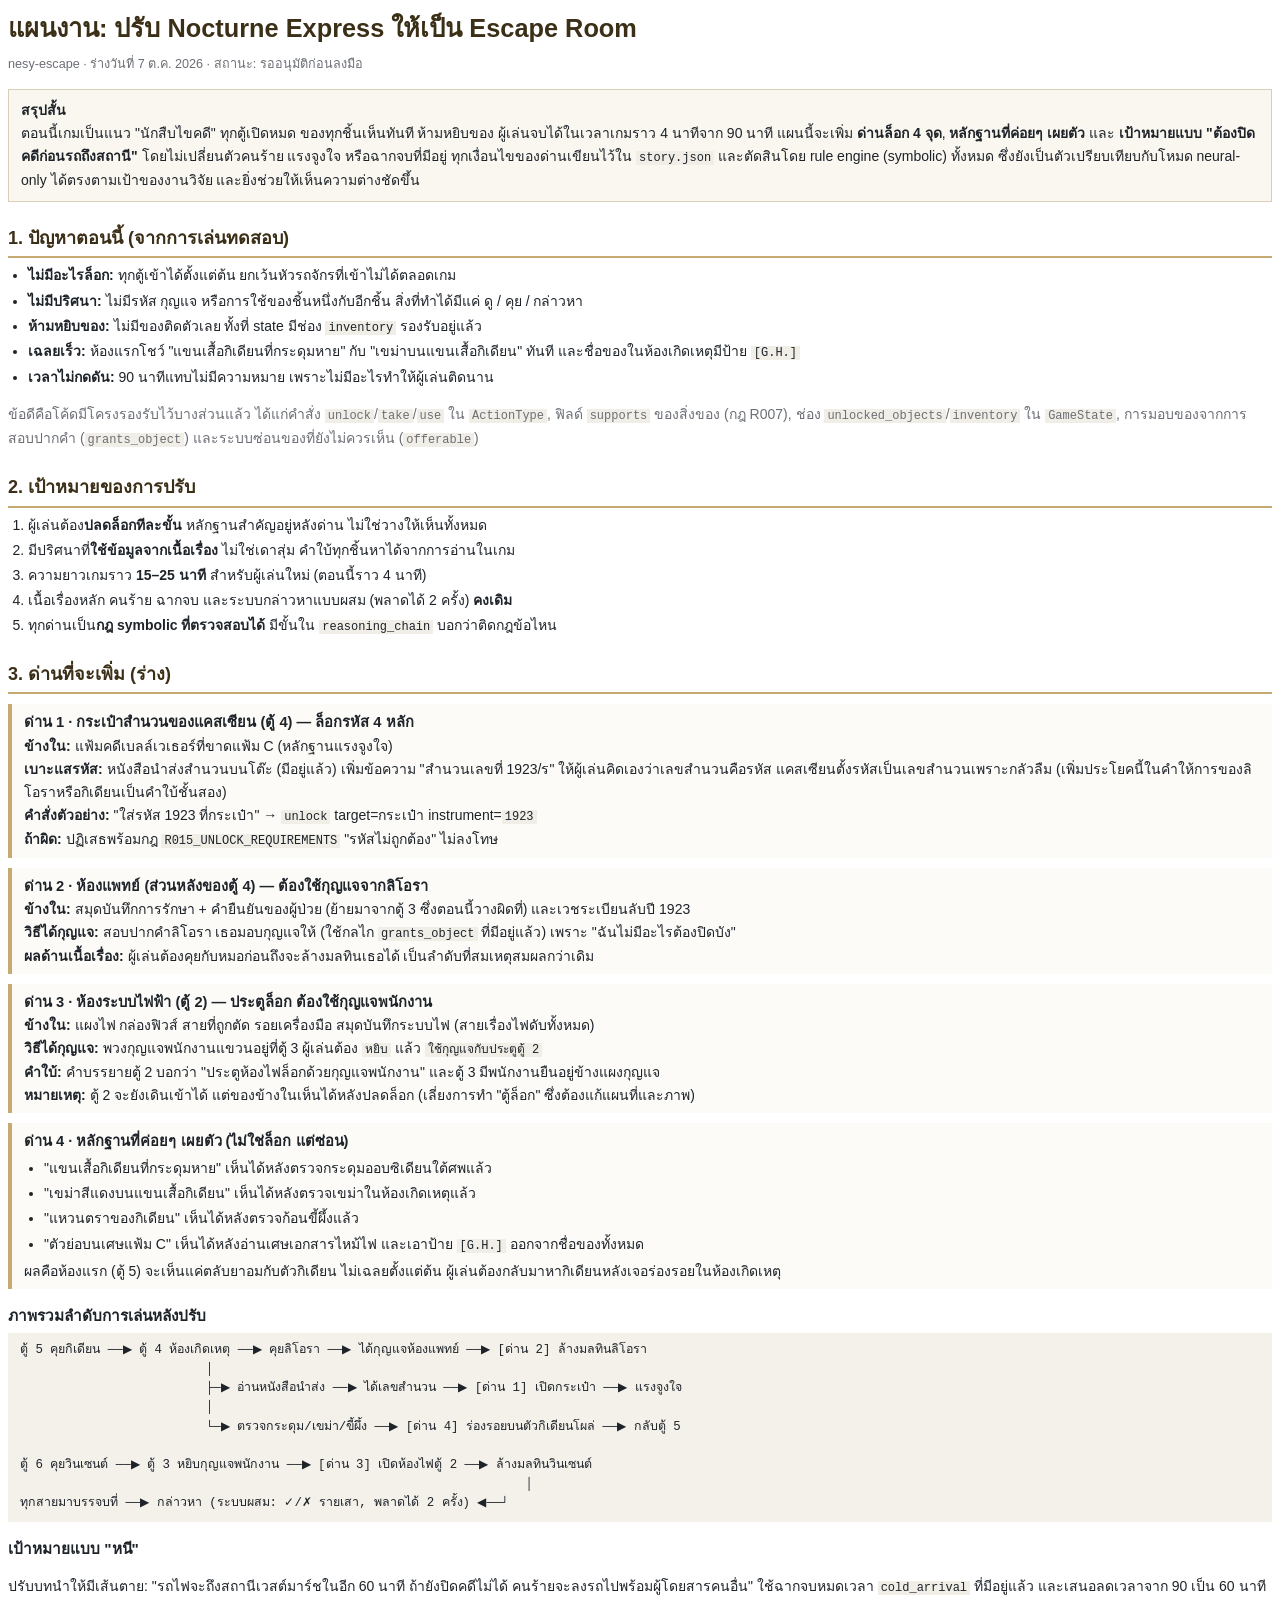
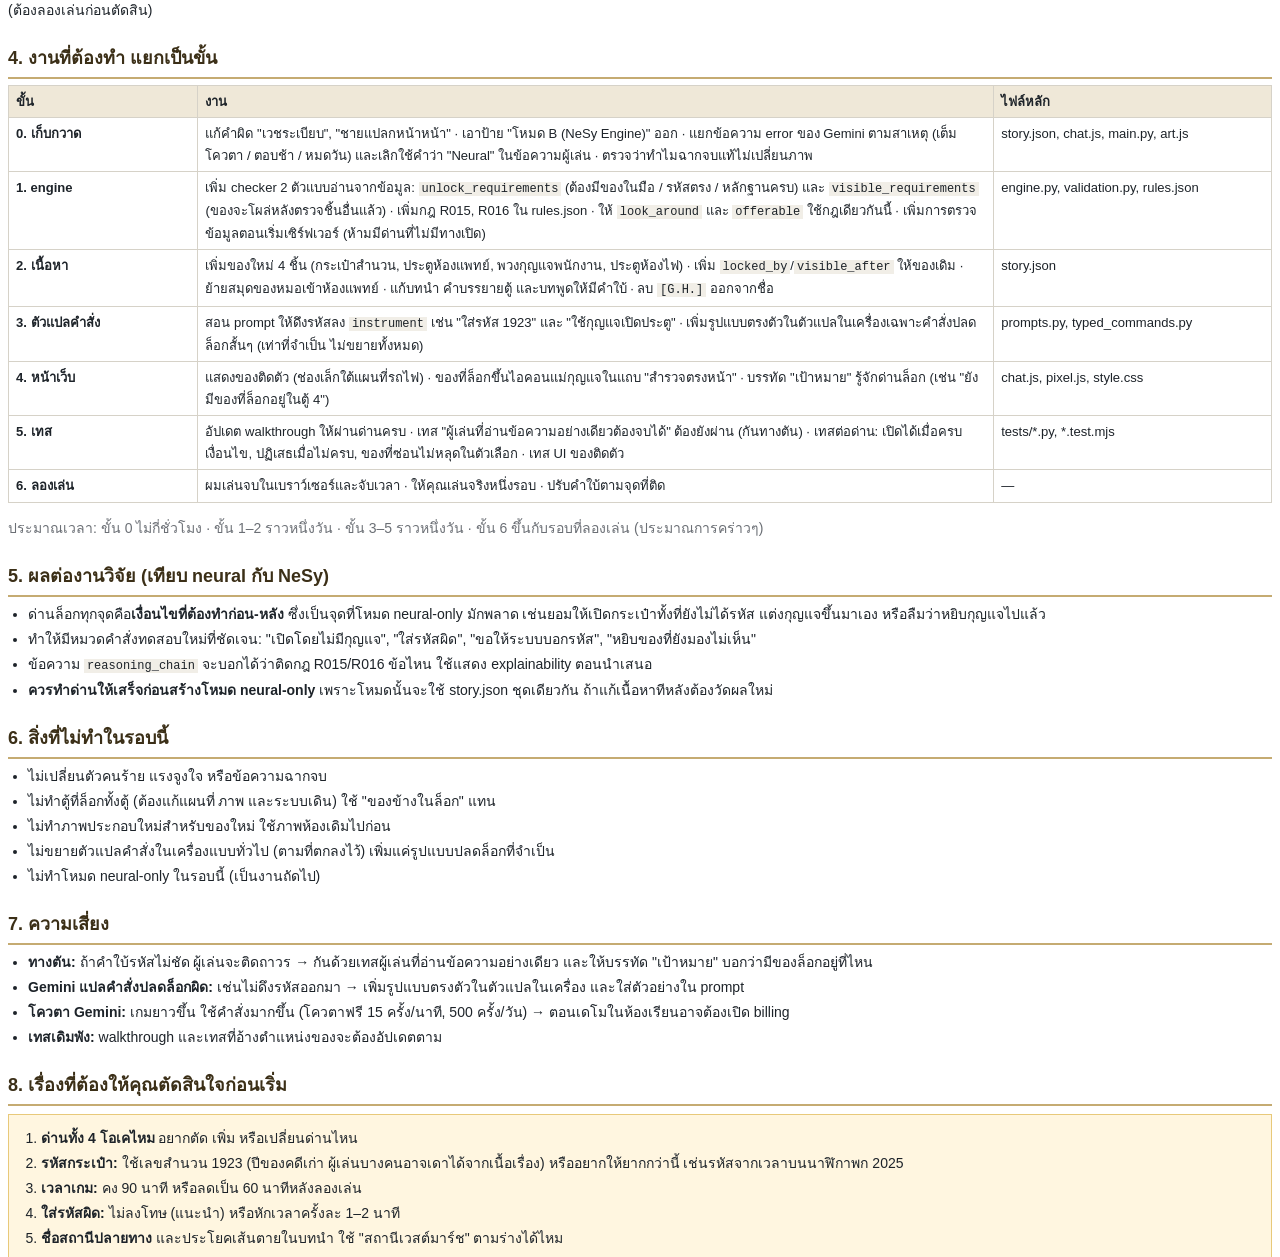
==== docs/escape-room-plan-2026-10-07/plan.html @ ed91af72 "Guide new players and make accusations recoverable Player guidance: - Briefing states where the play" ====
<!doctype html>
<html lang="th">
<head>
<meta charset="utf-8">
<title>แผนงาน: ปรับ Nocturne Express ให้เป็น Escape Room</title>
<style>
  @page { size: A4; margin: 18mm 16mm; }
  body { font-family: "Leelawadee UI", Tahoma, sans-serif; font-size: 10.5pt; line-height: 1.65; color: #1d2329; }
  h1 { font-size: 19pt; margin: 0 0 4px; color: #3b2f17; }
  h2 { font-size: 13.5pt; margin: 22px 0 6px; padding-bottom: 3px; border-bottom: 2px solid #c5ab72; color: #3b2f17; break-after: avoid; }
  h3 { font-size: 11.5pt; margin: 14px 0 4px; break-after: avoid; }
  .meta { color: #6b6f75; font-size: 9.5pt; margin-bottom: 14px; }
  .box { border: 1px solid #d9cfb8; background: #faf7f0; padding: 9px 12px; margin: 8px 0; break-inside: avoid; }
  .lock { border-left: 4px solid #c5ab72; padding: 6px 12px; margin: 10px 0; background: #fcfbf8; break-inside: avoid; }
  .lock b.t { font-size: 11pt; }
  table { border-collapse: collapse; width: 100%; margin: 6px 0; font-size: 9.8pt; break-inside: avoid; }
  th, td { border: 1px solid #d6d2c8; padding: 5px 7px; text-align: left; vertical-align: top; }
  th { background: #efe8d8; }
  code { font-family: Consolas, monospace; font-size: 9pt; background: #f1eee7; padding: 0 3px; }
  ul, ol { margin: 4px 0 4px 20px; padding: 0; }
  li { margin: 2px 0; }
  .q { background: #fff6e0; border: 1px solid #e8c97a; padding: 8px 12px; margin: 8px 0; break-inside: avoid; }
  .muted { color: #6b6f75; }
  .flow { font-family: Consolas, "Leelawadee UI", monospace; font-size: 9.3pt; background: #f4f1ea; padding: 8px 12px; white-space: pre; line-height: 1.55; break-inside: avoid; }
</style>
</head>
<body>

<h1>แผนงาน: ปรับ Nocturne Express ให้เป็น Escape Room</h1>
<div class="meta">nesy-escape · ร่างวันที่ 7 ต.ค. 2026 · สถานะ: รออนุมัติก่อนลงมือ</div>

<div class="box">
<b>สรุปสั้น</b><br>
ตอนนี้เกมเป็นแนว "นักสืบไขคดี" ทุกตู้เปิดหมด ของทุกชิ้นเห็นทันที ห้ามหยิบของ ผู้เล่นจบได้ในเวลาเกมราว 4 นาทีจาก 90 นาที
แผนนี้จะเพิ่ม <b>ด่านล็อก 4 จุด</b>, <b>หลักฐานที่ค่อยๆ เผยตัว</b> และ <b>เป้าหมายแบบ "ต้องปิดคดีก่อนรถถึงสถานี"</b>
โดยไม่เปลี่ยนตัวคนร้าย แรงจูงใจ หรือฉากจบที่มีอยู่ ทุกเงื่อนไขของด่านเขียนไว้ใน <code>story.json</code> และตัดสินโดย rule engine (symbolic) ทั้งหมด
ซึ่งยังเป็นตัวเปรียบเทียบกับโหมด neural-only ได้ตรงตามเป้าของงานวิจัย และยิ่งช่วยให้เห็นความต่างชัดขึ้น
</div>

<h2>1. ปัญหาตอนนี้ (จากการเล่นทดสอบ)</h2>
<ul>
  <li><b>ไม่มีอะไรล็อก:</b> ทุกตู้เข้าได้ตั้งแต่ต้น ยกเว้นหัวรถจักรที่เข้าไม่ได้ตลอดเกม</li>
  <li><b>ไม่มีปริศนา:</b> ไม่มีรหัส กุญแจ หรือการใช้ของชิ้นหนึ่งกับอีกชิ้น สิ่งที่ทำได้มีแค่ ดู / คุย / กล่าวหา</li>
  <li><b>ห้ามหยิบของ:</b> ไม่มีของติดตัวเลย ทั้งที่ state มีช่อง <code>inventory</code> รองรับอยู่แล้ว</li>
  <li><b>เฉลยเร็ว:</b> ห้องแรกโชว์ "แขนเสื้อกิเดียนที่กระดุมหาย" กับ "เขม่าบนแขนเสื้อกิเดียน" ทันที และชื่อของในห้องเกิดเหตุมีป้าย <code>[G.H.]</code></li>
  <li><b>เวลาไม่กดดัน:</b> 90 นาทีแทบไม่มีความหมาย เพราะไม่มีอะไรทำให้ผู้เล่นติดนาน</li>
</ul>
<p class="muted">ข้อดีคือโค้ดมีโครงรองรับไว้บางส่วนแล้ว ได้แก่คำสั่ง <code>unlock</code>/<code>take</code>/<code>use</code> ใน <code>ActionType</code>, ฟิลด์ <code>supports</code> ของสิ่งของ (กฎ R007), ช่อง <code>unlocked_objects</code>/<code>inventory</code> ใน <code>GameState</code>, การมอบของจากการสอบปากคำ (<code>grants_object</code>) และระบบซ่อนของที่ยังไม่ควรเห็น (<code>offerable</code>)</p>

<h2>2. เป้าหมายของการปรับ</h2>
<ol>
  <li>ผู้เล่นต้อง<b>ปลดล็อกทีละขั้น</b> หลักฐานสำคัญอยู่หลังด่าน ไม่ใช่วางให้เห็นทั้งหมด</li>
  <li>มีปริศนาที่<b>ใช้ข้อมูลจากเนื้อเรื่อง</b> ไม่ใช่เดาสุ่ม คำใบ้ทุกชิ้นหาได้จากการอ่านในเกม</li>
  <li>ความยาวเกมราว <b>15–25 นาที</b> สำหรับผู้เล่นใหม่ (ตอนนี้ราว 4 นาที)</li>
  <li>เนื้อเรื่องหลัก คนร้าย ฉากจบ และระบบกล่าวหาแบบผสม (พลาดได้ 2 ครั้ง) <b>คงเดิม</b></li>
  <li>ทุกด่านเป็น<b>กฎ symbolic ที่ตรวจสอบได้</b> มีขั้นใน <code>reasoning_chain</code> บอกว่าติดกฎข้อไหน</li>
</ol>

<h2>3. ด่านที่จะเพิ่ม (ร่าง)</h2>

<div class="lock">
<b class="t">ด่าน 1 · กระเป๋าสำนวนของแคสเซียน (ตู้ 4) — ล็อกรหัส 4 หลัก</b><br>
<b>ข้างใน:</b> แฟ้มคดีเบลล์เวเธอร์ที่ขาดแฟ้ม C (หลักฐานแรงจูงใจ)<br>
<b>เบาะแสรหัส:</b> หนังสือนำส่งสำนวนบนโต๊ะ (มีอยู่แล้ว) เพิ่มข้อความ "สำนวนเลขที่ 1923/ร" ให้ผู้เล่นคิดเองว่าเลขสำนวนคือรหัส
แคสเซียนตั้งรหัสเป็นเลขสำนวนเพราะกลัวลืม (เพิ่มประโยคนี้ในคำให้การของลิโอราหรือกิเดียนเป็นคำใบ้ชั้นสอง)<br>
<b>คำสั่งตัวอย่าง:</b> "ใส่รหัส 1923 ที่กระเป๋า" → <code>unlock</code> target=กระเป๋า instrument=<code>1923</code><br>
<b>ถ้าผิด:</b> ปฏิเสธพร้อมกฎ <code>R015_UNLOCK_REQUIREMENTS</code> "รหัสไม่ถูกต้อง" ไม่ลงโทษ
</div>

<div class="lock">
<b class="t">ด่าน 2 · ห้องแพทย์ (ส่วนหลังของตู้ 4) — ต้องใช้กุญแจจากลิโอรา</b><br>
<b>ข้างใน:</b> สมุดบันทึกการรักษา + คำยืนยันของผู้ป่วย (ย้ายมาจากตู้ 3 ซึ่งตอนนี้วางผิดที่) และเวชระเบียนลับปี 1923<br>
<b>วิธีได้กุญแจ:</b> สอบปากคำลิโอรา เธอมอบกุญแจให้ (ใช้กลไก <code>grants_object</code> ที่มีอยู่แล้ว) เพราะ "ฉันไม่มีอะไรต้องปิดบัง"<br>
<b>ผลด้านเนื้อเรื่อง:</b> ผู้เล่นต้องคุยกับหมอก่อนถึงจะล้างมลทินเธอได้ เป็นลำดับที่สมเหตุสมผลกว่าเดิม
</div>

<div class="lock">
<b class="t">ด่าน 3 · ห้องระบบไฟฟ้า (ตู้ 2) — ประตูล็อก ต้องใช้กุญแจพนักงาน</b><br>
<b>ข้างใน:</b> แผงไฟ กล่องฟิวส์ สายที่ถูกตัด รอยเครื่องมือ สมุดบันทึกระบบไฟ (สายเรื่องไฟดับทั้งหมด)<br>
<b>วิธีได้กุญแจ:</b> พวงกุญแจพนักงานแขวนอยู่ที่ตู้ 3 ผู้เล่นต้อง <code>หยิบ</code> แล้ว <code>ใช้กุญแจกับประตูตู้ 2</code><br>
<b>คำใบ้:</b> คำบรรยายตู้ 2 บอกว่า "ประตูห้องไฟล็อกด้วยกุญแจพนักงาน" และตู้ 3 มีพนักงานยืนอยู่ข้างแผงกุญแจ<br>
<b>หมายเหตุ:</b> ตู้ 2 จะยังเดินเข้าได้ แต่ของข้างในเห็นได้หลังปลดล็อก (เลี่ยงการทำ "ตู้ล็อก" ซึ่งต้องแก้แผนที่และภาพ)
</div>

<div class="lock">
<b class="t">ด่าน 4 · หลักฐานที่ค่อยๆ เผยตัว (ไม่ใช่ล็อก แต่ซ่อน)</b><br>
<ul>
  <li>"แขนเสื้อกิเดียนที่กระดุมหาย" เห็นได้หลังตรวจกระดุมออบซิเดียนใต้ศพแล้ว</li>
  <li>"เขม่าสีแดงบนแขนเสื้อกิเดียน" เห็นได้หลังตรวจเขม่าในห้องเกิดเหตุแล้ว</li>
  <li>"แหวนตราของกิเดียน" เห็นได้หลังตรวจก้อนขี้ผึ้งแล้ว</li>
  <li>"ตัวย่อบนเศษแฟ้ม C" เห็นได้หลังอ่านเศษเอกสารไหม้ไฟ และเอาป้าย <code>[G.H.]</code> ออกจากชื่อของทั้งหมด</li>
</ul>
ผลคือห้องแรก (ตู้ 5) จะเห็นแค่ตลับยาอมกับตัวกิเดียน ไม่เฉลยตั้งแต่ต้น ผู้เล่นต้องกลับมาหากิเดียนหลังเจอร่องรอยในห้องเกิดเหตุ
</div>

<h3>ภาพรวมลำดับการเล่นหลังปรับ</h3>
<div class="flow">ตู้ 5 คุยกิเดียน ──▶ ตู้ 4 ห้องเกิดเหตุ ──▶ คุยลิโอรา ──▶ ได้กุญแจห้องแพทย์ ──▶ [ด่าน 2] ล้างมลทินลิโอรา
                         │
                         ├─▶ อ่านหนังสือนำส่ง ──▶ ได้เลขสำนวน ──▶ [ด่าน 1] เปิดกระเป๋า ──▶ แรงจูงใจ
                         │
                         └─▶ ตรวจกระดุม/เขม่า/ขี้ผึ้ง ──▶ [ด่าน 4] ร่องรอยบนตัวกิเดียนโผล่ ──▶ กลับตู้ 5

ตู้ 6 คุยวินเซนต์ ──▶ ตู้ 3 หยิบกุญแจพนักงาน ──▶ [ด่าน 3] เปิดห้องไฟตู้ 2 ──▶ ล้างมลทินวินเซนต์
                                                                    │
ทุกสายมาบรรจบที่ ──▶ กล่าวหา (ระบบผสม: ✓/✗ รายเสา, พลาดได้ 2 ครั้ง) ◀──┘</div>

<h3>เป้าหมายแบบ "หนี"</h3>
<p>ปรับบทนำให้มีเส้นตาย: "รถไฟจะถึงสถานีเวสต์มาร์ชในอีก 60 นาที ถ้ายังปิดคดีไม่ได้ คนร้ายจะลงรถไปพร้อมผู้โดยสารคนอื่น"
ใช้ฉากจบหมดเวลา <code>cold_arrival</code> ที่มีอยู่แล้ว และเสนอลดเวลาจาก 90 เป็น 60 นาที (ต้องลองเล่นก่อนตัดสิน)</p>

<h2>4. งานที่ต้องทำ แยกเป็นขั้น</h2>

<table>
<tr><th style="width:15%">ขั้น</th><th>งาน</th><th style="width:22%">ไฟล์หลัก</th></tr>
<tr><td><b>0. เก็บกวาด</b></td><td>แก้คำผิด "เวชระเบียบ", "ชายแปลกหน้าหน้า" · เอาป้าย "โหมด B (NeSy Engine)" ออก · แยกข้อความ error ของ Gemini ตามสาเหตุ (เต็มโควตา / ตอบช้า / หมดวัน) และเลิกใช้คำว่า "Neural" ในข้อความผู้เล่น · ตรวจว่าทำไมฉากจบแท้ไม่เปลี่ยนภาพ</td><td>story.json, chat.js, main.py, art.js</td></tr>
<tr><td><b>1. engine</b></td><td>เพิ่ม checker 2 ตัวแบบอ่านจากข้อมูล: <code>unlock_requirements</code> (ต้องมีของในมือ / รหัสตรง / หลักฐานครบ) และ <code>visible_requirements</code> (ของจะโผล่หลังตรวจชิ้นอื่นแล้ว) · เพิ่มกฎ R015, R016 ใน rules.json · ให้ <code>look_around</code> และ <code>offerable</code> ใช้กฎเดียวกันนี้ · เพิ่มการตรวจข้อมูลตอนเริ่มเซิร์ฟเวอร์ (ห้ามมีด่านที่ไม่มีทางเปิด)</td><td>engine.py, validation.py, rules.json</td></tr>
<tr><td><b>2. เนื้อหา</b></td><td>เพิ่มของใหม่ 4 ชิ้น (กระเป๋าสำนวน, ประตูห้องแพทย์, พวงกุญแจพนักงาน, ประตูห้องไฟ) · เพิ่ม <code>locked_by</code>/<code>visible_after</code> ให้ของเดิม · ย้ายสมุดของหมอเข้าห้องแพทย์ · แก้บทนำ คำบรรยายตู้ และบทพูดให้มีคำใบ้ · ลบ <code>[G.H.]</code> ออกจากชื่อ</td><td>story.json</td></tr>
<tr><td><b>3. ตัวแปลคำสั่ง</b></td><td>สอน prompt ให้ดึงรหัสลง <code>instrument</code> เช่น "ใส่รหัส 1923" และ "ใช้กุญแจเปิดประตู" · เพิ่มรูปแบบตรงตัวในตัวแปลในเครื่องเฉพาะคำสั่งปลดล็อกสั้นๆ (เท่าที่จำเป็น ไม่ขยายทั้งหมด)</td><td>prompts.py, typed_commands.py</td></tr>
<tr><td><b>4. หน้าเว็บ</b></td><td>แสดงของติดตัว (ช่องเล็กใต้แผนที่รถไฟ) · ของที่ล็อกขึ้นไอคอนแม่กุญแจในแถบ "สำรวจตรงหน้า" · บรรทัด "เป้าหมาย" รู้จักด่านล็อก (เช่น "ยังมีของที่ล็อกอยู่ในตู้ 4")</td><td>chat.js, pixel.js, style.css</td></tr>
<tr><td><b>5. เทส</b></td><td>อัปเดต walkthrough ให้ผ่านด่านครบ · เทส "ผู้เล่นที่อ่านข้อความอย่างเดียวต้องจบได้" ต้องยังผ่าน (กันทางตัน) · เทสต่อด่าน: เปิดได้เมื่อครบเงื่อนไข, ปฏิเสธเมื่อไม่ครบ, ของที่ซ่อนไม่หลุดในตัวเลือก · เทส UI ของติดตัว</td><td>tests/*.py, *.test.mjs</td></tr>
<tr><td><b>6. ลองเล่น</b></td><td>ผมเล่นจบในเบราว์เซอร์และจับเวลา · ให้คุณเล่นจริงหนึ่งรอบ · ปรับคำใบ้ตามจุดที่ติด</td><td>—</td></tr>
</table>

<p class="muted">ประมาณเวลา: ขั้น 0 ไม่กี่ชั่วโมง · ขั้น 1–2 ราวหนึ่งวัน · ขั้น 3–5 ราวหนึ่งวัน · ขั้น 6 ขึ้นกับรอบที่ลองเล่น (ประมาณการคร่าวๆ)</p>

<h2>5. ผลต่องานวิจัย (เทียบ neural กับ NeSy)</h2>
<ul>
  <li>ด่านล็อกทุกจุดคือ<b>เงื่อนไขที่ต้องทำก่อน-หลัง</b> ซึ่งเป็นจุดที่โหมด neural-only มักพลาด เช่นยอมให้เปิดกระเป๋าทั้งที่ยังไม่ได้รหัส แต่งกุญแจขึ้นมาเอง หรือลืมว่าหยิบกุญแจไปแล้ว</li>
  <li>ทำให้มีหมวดคำสั่งทดสอบใหม่ที่ชัดเจน: "เปิดโดยไม่มีกุญแจ", "ใส่รหัสผิด", "ขอให้ระบบบอกรหัส", "หยิบของที่ยังมองไม่เห็น"</li>
  <li>ข้อความ <code>reasoning_chain</code> จะบอกได้ว่าติดกฎ R015/R016 ข้อไหน ใช้แสดง explainability ตอนนำเสนอ</li>
  <li><b>ควรทำด่านให้เสร็จก่อนสร้างโหมด neural-only</b> เพราะโหมดนั้นจะใช้ story.json ชุดเดียวกัน ถ้าแก้เนื้อหาทีหลังต้องวัดผลใหม่</li>
</ul>

<h2>6. สิ่งที่ไม่ทำในรอบนี้</h2>
<ul>
  <li>ไม่เปลี่ยนตัวคนร้าย แรงจูงใจ หรือข้อความฉากจบ</li>
  <li>ไม่ทำตู้ที่ล็อกทั้งตู้ (ต้องแก้แผนที่ ภาพ และระบบเดิน) ใช้ "ของข้างในล็อก" แทน</li>
  <li>ไม่ทำภาพประกอบใหม่สำหรับของใหม่ ใช้ภาพห้องเดิมไปก่อน</li>
  <li>ไม่ขยายตัวแปลคำสั่งในเครื่องแบบทั่วไป (ตามที่ตกลงไว้) เพิ่มแค่รูปแบบปลดล็อกที่จำเป็น</li>
  <li>ไม่ทำโหมด neural-only ในรอบนี้ (เป็นงานถัดไป)</li>
</ul>

<h2>7. ความเสี่ยง</h2>
<ul>
  <li><b>ทางตัน:</b> ถ้าคำใบ้รหัสไม่ชัด ผู้เล่นจะติดถาวร → กันด้วยเทสผู้เล่นที่อ่านข้อความอย่างเดียว และให้บรรทัด "เป้าหมาย" บอกว่ามีของล็อกอยู่ที่ไหน</li>
  <li><b>Gemini แปลคำสั่งปลดล็อกผิด:</b> เช่นไม่ดึงรหัสออกมา → เพิ่มรูปแบบตรงตัวในตัวแปลในเครื่อง และใส่ตัวอย่างใน prompt</li>
  <li><b>โควตา Gemini:</b> เกมยาวขึ้น ใช้คำสั่งมากขึ้น (โควตาฟรี 15 ครั้ง/นาที, 500 ครั้ง/วัน) → ตอนเดโมในห้องเรียนอาจต้องเปิด billing</li>
  <li><b>เทสเดิมพัง:</b> walkthrough และเทสที่อ้างตำแหน่งของจะต้องอัปเดตตาม</li>
</ul>

<h2>8. เรื่องที่ต้องให้คุณตัดสินใจก่อนเริ่ม</h2>
<div class="q">
<ol>
  <li><b>ด่านทั้ง 4 โอเคไหม</b> อยากตัด เพิ่ม หรือเปลี่ยนด่านไหน</li>
  <li><b>รหัสกระเป๋า:</b> ใช้เลขสำนวน 1923 (ปีของคดีเก่า ผู้เล่นบางคนอาจเดาได้จากเนื้อเรื่อง) หรืออยากให้ยากกว่านี้ เช่นรหัสจากเวลาบนนาฬิกาพก 2025</li>
  <li><b>เวลาเกม:</b> คง 90 นาที หรือลดเป็น 60 นาทีหลังลองเล่น</li>
  <li><b>ใส่รหัสผิด:</b> ไม่ลงโทษ (แนะนำ) หรือหักเวลาครั้งละ 1–2 นาที</li>
  <li><b>ชื่อสถานีปลายทาง</b> และประโยคเส้นตายในบทนำ ใช้ "สถานีเวสต์มาร์ช" ตามร่างได้ไหม</li>
</ol>
</div>

</body>
</html>
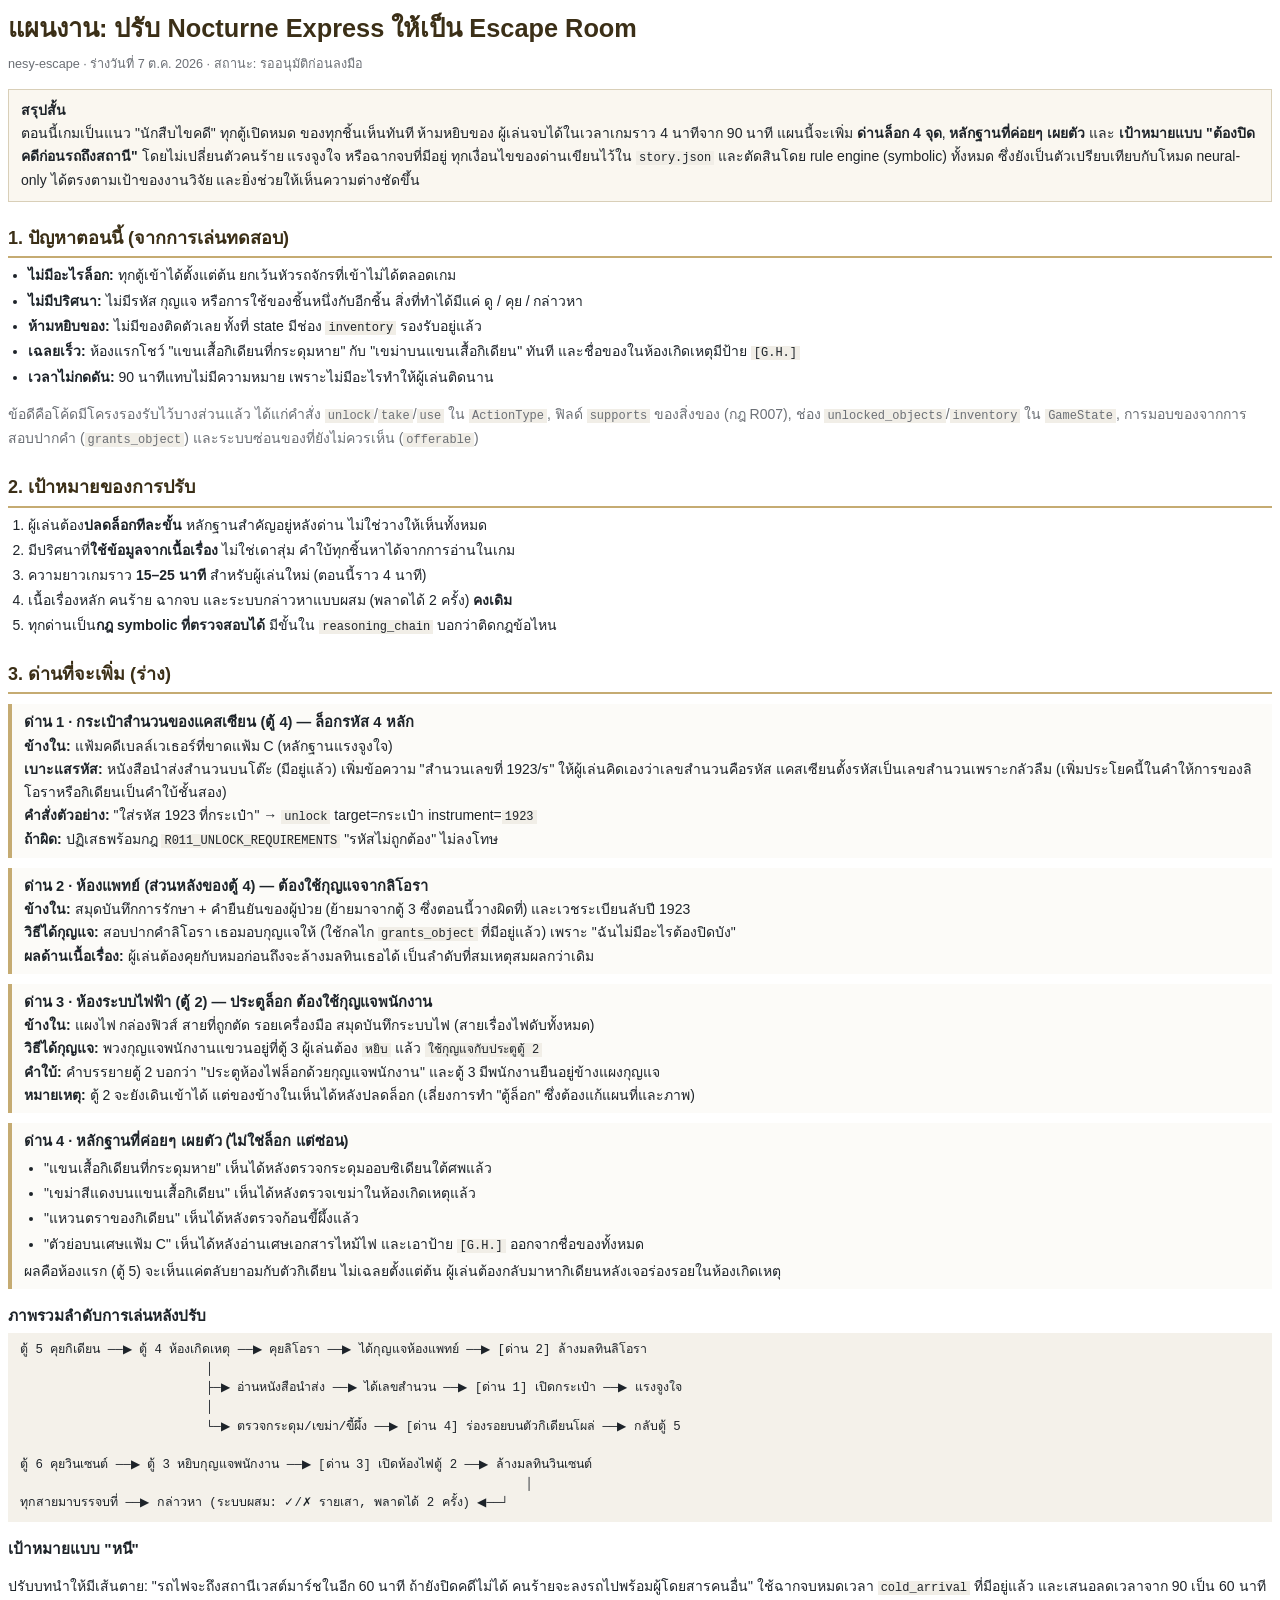
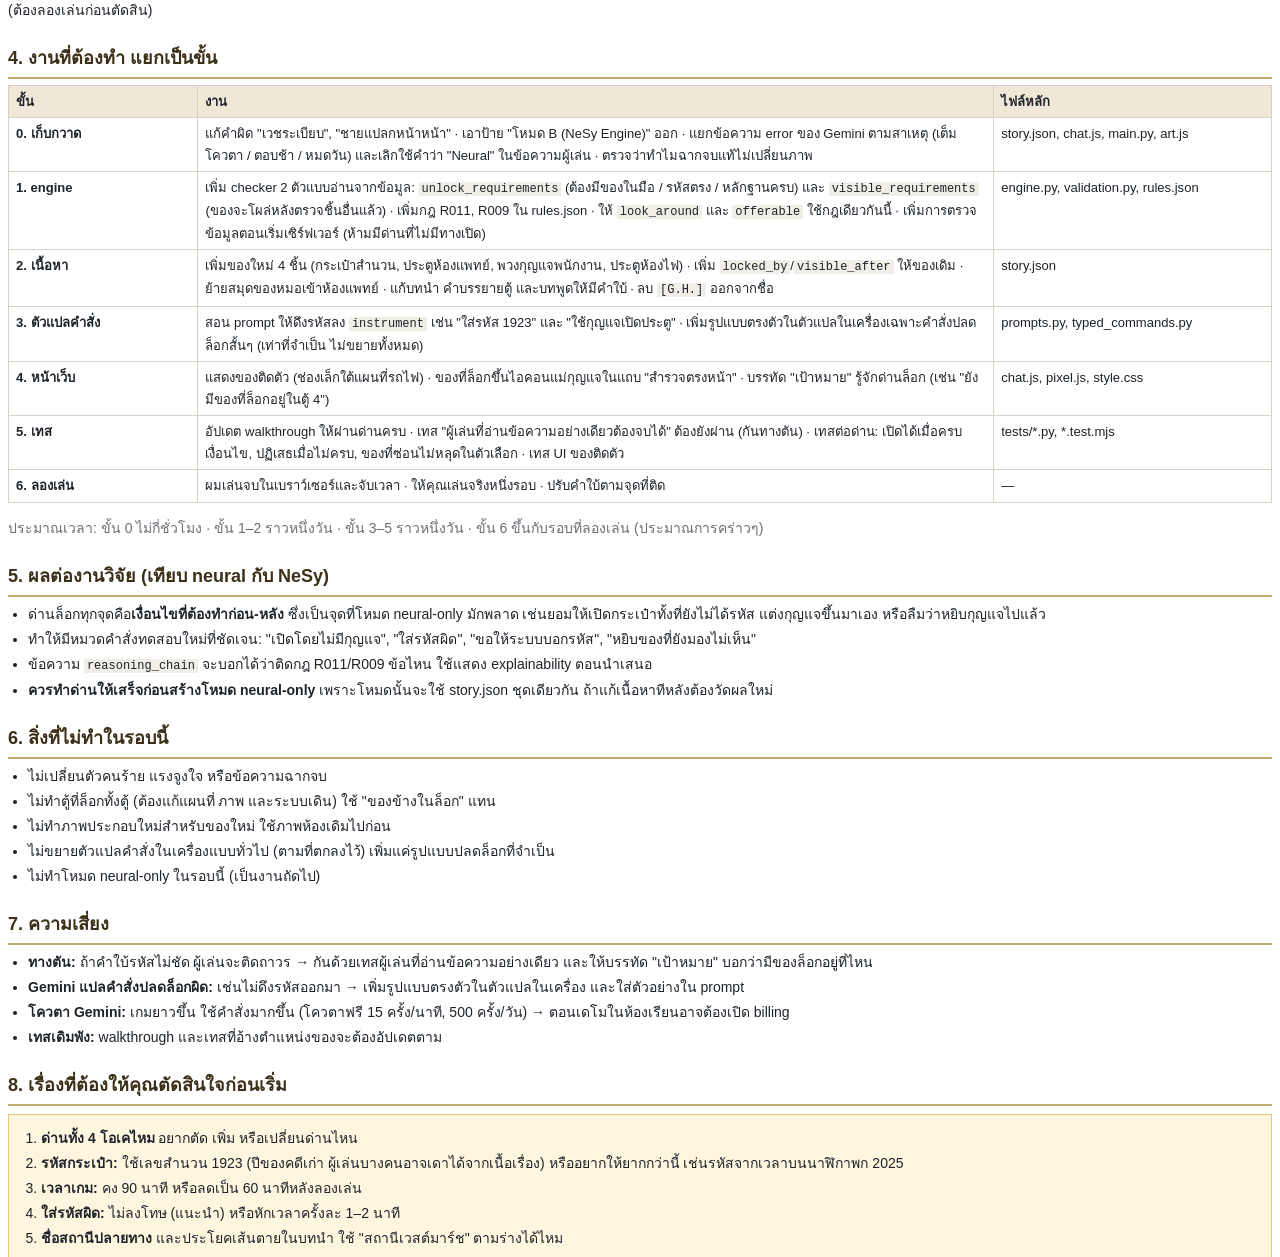
==== commit a59a65f7: "Renumber rule IDs to match evaluation order in rules.json The engine checks rules in file order and " ====
--- a/docs/escape-room-plan-2026-10-07/plan.html
+++ b/docs/escape-room-plan-2026-10-07/plan.html
@@ -64,7 +64,7 @@
 <b>เบาะแสรหัส:</b> หนังสือนำส่งสำนวนบนโต๊ะ (มีอยู่แล้ว) เพิ่มข้อความ "สำนวนเลขที่ 1923/ร" ให้ผู้เล่นคิดเองว่าเลขสำนวนคือรหัส
 แคสเซียนตั้งรหัสเป็นเลขสำนวนเพราะกลัวลืม (เพิ่มประโยคนี้ในคำให้การของลิโอราหรือกิเดียนเป็นคำใบ้ชั้นสอง)<br>
 <b>คำสั่งตัวอย่าง:</b> "ใส่รหัส 1923 ที่กระเป๋า" → <code>unlock</code> target=กระเป๋า instrument=<code>1923</code><br>
-<b>ถ้าผิด:</b> ปฏิเสธพร้อมกฎ <code>R015_UNLOCK_REQUIREMENTS</code> "รหัสไม่ถูกต้อง" ไม่ลงโทษ
+<b>ถ้าผิด:</b> ปฏิเสธพร้อมกฎ <code>R011_UNLOCK_REQUIREMENTS</code> "รหัสไม่ถูกต้อง" ไม่ลงโทษ
 </div>
 
 <div class="lock">
@@ -113,7 +113,7 @@
 <table>
 <tr><th style="width:15%">ขั้น</th><th>งาน</th><th style="width:22%">ไฟล์หลัก</th></tr>
 <tr><td><b>0. เก็บกวาด</b></td><td>แก้คำผิด "เวชระเบียบ", "ชายแปลกหน้าหน้า" · เอาป้าย "โหมด B (NeSy Engine)" ออก · แยกข้อความ error ของ Gemini ตามสาเหตุ (เต็มโควตา / ตอบช้า / หมดวัน) และเลิกใช้คำว่า "Neural" ในข้อความผู้เล่น · ตรวจว่าทำไมฉากจบแท้ไม่เปลี่ยนภาพ</td><td>story.json, chat.js, main.py, art.js</td></tr>
-<tr><td><b>1. engine</b></td><td>เพิ่ม checker 2 ตัวแบบอ่านจากข้อมูล: <code>unlock_requirements</code> (ต้องมีของในมือ / รหัสตรง / หลักฐานครบ) และ <code>visible_requirements</code> (ของจะโผล่หลังตรวจชิ้นอื่นแล้ว) · เพิ่มกฎ R015, R016 ใน rules.json · ให้ <code>look_around</code> และ <code>offerable</code> ใช้กฎเดียวกันนี้ · เพิ่มการตรวจข้อมูลตอนเริ่มเซิร์ฟเวอร์ (ห้ามมีด่านที่ไม่มีทางเปิด)</td><td>engine.py, validation.py, rules.json</td></tr>
+<tr><td><b>1. engine</b></td><td>เพิ่ม checker 2 ตัวแบบอ่านจากข้อมูล: <code>unlock_requirements</code> (ต้องมีของในมือ / รหัสตรง / หลักฐานครบ) และ <code>visible_requirements</code> (ของจะโผล่หลังตรวจชิ้นอื่นแล้ว) · เพิ่มกฎ R011, R009 ใน rules.json · ให้ <code>look_around</code> และ <code>offerable</code> ใช้กฎเดียวกันนี้ · เพิ่มการตรวจข้อมูลตอนเริ่มเซิร์ฟเวอร์ (ห้ามมีด่านที่ไม่มีทางเปิด)</td><td>engine.py, validation.py, rules.json</td></tr>
 <tr><td><b>2. เนื้อหา</b></td><td>เพิ่มของใหม่ 4 ชิ้น (กระเป๋าสำนวน, ประตูห้องแพทย์, พวงกุญแจพนักงาน, ประตูห้องไฟ) · เพิ่ม <code>locked_by</code>/<code>visible_after</code> ให้ของเดิม · ย้ายสมุดของหมอเข้าห้องแพทย์ · แก้บทนำ คำบรรยายตู้ และบทพูดให้มีคำใบ้ · ลบ <code>[G.H.]</code> ออกจากชื่อ</td><td>story.json</td></tr>
 <tr><td><b>3. ตัวแปลคำสั่ง</b></td><td>สอน prompt ให้ดึงรหัสลง <code>instrument</code> เช่น "ใส่รหัส 1923" และ "ใช้กุญแจเปิดประตู" · เพิ่มรูปแบบตรงตัวในตัวแปลในเครื่องเฉพาะคำสั่งปลดล็อกสั้นๆ (เท่าที่จำเป็น ไม่ขยายทั้งหมด)</td><td>prompts.py, typed_commands.py</td></tr>
 <tr><td><b>4. หน้าเว็บ</b></td><td>แสดงของติดตัว (ช่องเล็กใต้แผนที่รถไฟ) · ของที่ล็อกขึ้นไอคอนแม่กุญแจในแถบ "สำรวจตรงหน้า" · บรรทัด "เป้าหมาย" รู้จักด่านล็อก (เช่น "ยังมีของที่ล็อกอยู่ในตู้ 4")</td><td>chat.js, pixel.js, style.css</td></tr>
@@ -127,7 +127,7 @@
 <ul>
   <li>ด่านล็อกทุกจุดคือ<b>เงื่อนไขที่ต้องทำก่อน-หลัง</b> ซึ่งเป็นจุดที่โหมด neural-only มักพลาด เช่นยอมให้เปิดกระเป๋าทั้งที่ยังไม่ได้รหัส แต่งกุญแจขึ้นมาเอง หรือลืมว่าหยิบกุญแจไปแล้ว</li>
   <li>ทำให้มีหมวดคำสั่งทดสอบใหม่ที่ชัดเจน: "เปิดโดยไม่มีกุญแจ", "ใส่รหัสผิด", "ขอให้ระบบบอกรหัส", "หยิบของที่ยังมองไม่เห็น"</li>
-  <li>ข้อความ <code>reasoning_chain</code> จะบอกได้ว่าติดกฎ R015/R016 ข้อไหน ใช้แสดง explainability ตอนนำเสนอ</li>
+  <li>ข้อความ <code>reasoning_chain</code> จะบอกได้ว่าติดกฎ R011/R009 ข้อไหน ใช้แสดง explainability ตอนนำเสนอ</li>
   <li><b>ควรทำด่านให้เสร็จก่อนสร้างโหมด neural-only</b> เพราะโหมดนั้นจะใช้ story.json ชุดเดียวกัน ถ้าแก้เนื้อหาทีหลังต้องวัดผลใหม่</li>
 </ul>
 
